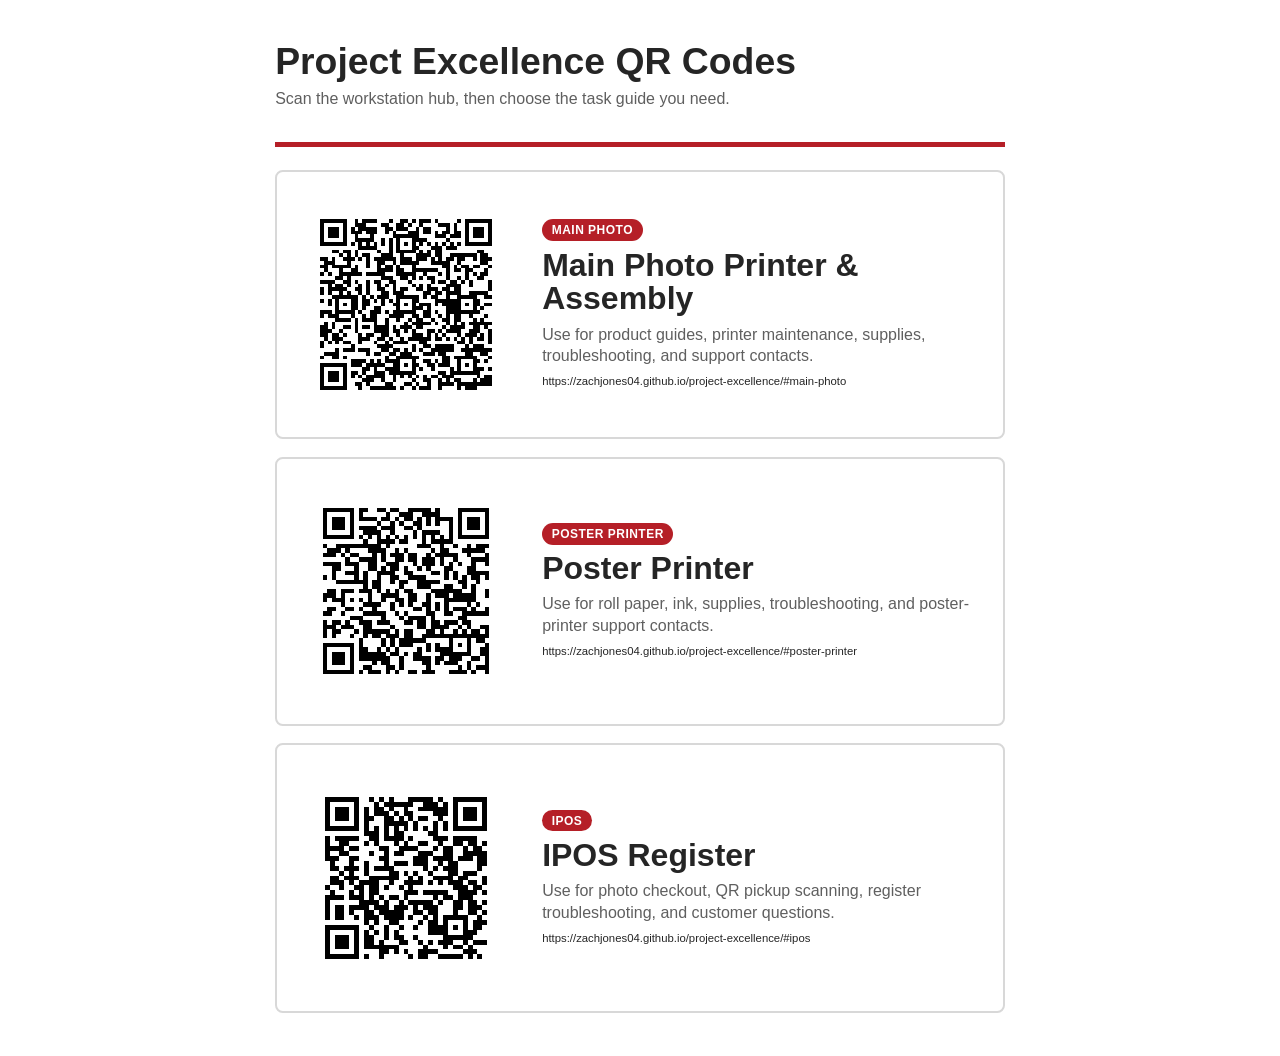
==== qr-codes/QR_Print_Sheet.html @ d6b1c09b "Add printable hub QR sheet" ====
<!doctype html>
<html lang="en">
<head>
  <meta charset="utf-8">
  <meta name="viewport" content="width=device-width, initial-scale=1">
  <title>Project Excellence Hub QR Codes</title>
  <style>
    :root {
      --red: #b51f27;
      --ink: #252525;
      --muted: #5f5f5f;
      --line: #d8d8d8;
    }

    * {
      box-sizing: border-box;
    }

    body {
      margin: 0;
      background: #fff;
      color: var(--ink);
      font-family: Arial, Helvetica, sans-serif;
    }

    .page {
      width: 8.5in;
      min-height: 11in;
      margin: 0 auto;
      padding: 0.45in;
      display: grid;
      gap: 0.24in;
    }

    header {
      border-bottom: 5px solid var(--red);
      padding-bottom: 0.16in;
    }

    h1 {
      margin: 0;
      font-size: 28pt;
      line-height: 1;
    }

    .subtitle {
      margin: 0.08in 0 0;
      color: var(--muted);
      font-size: 12pt;
    }

    .cards {
      display: grid;
      grid-template-columns: 1fr;
      gap: 0.18in;
    }

    .qr-card {
      min-height: 2.75in;
      display: grid;
      grid-template-columns: 2.32in 1fr;
      gap: 0.26in;
      align-items: center;
      border: 2px solid var(--line);
      border-radius: 0.08in;
      padding: 0.18in;
      break-inside: avoid;
    }

    .qr-card img {
      width: 2.1in;
      height: 2.1in;
      image-rendering: pixelated;
      justify-self: center;
    }

    .label {
      display: grid;
      gap: 0.08in;
    }

    .tag {
      width: fit-content;
      padding: 0.04in 0.1in;
      border-radius: 999px;
      background: var(--red);
      color: #fff;
      font-size: 9pt;
      font-weight: 700;
      letter-spacing: 0.04em;
      text-transform: uppercase;
    }

    h2 {
      margin: 0;
      font-size: 24pt;
      line-height: 1.05;
    }

    p {
      margin: 0;
      color: var(--muted);
      font-size: 12pt;
      line-height: 1.35;
    }

    .url {
      color: var(--ink);
      font-size: 8.5pt;
      overflow-wrap: anywhere;
    }

    @media print {
      @page {
        size: letter;
        margin: 0;
      }

      .page {
        margin: 0;
      }
    }
  </style>
</head>
<body>
  <main class="page">
    <header>
      <h1>Project Excellence QR Codes</h1>
      <p class="subtitle">Scan the workstation hub, then choose the task guide you need.</p>
    </header>

    <section class="cards" aria-label="Project Excellence hub QR codes">
      <article class="qr-card">
        <img src="Main_Photo_Printer_QR.png" alt="QR code for Main Photo Printer hub">
        <div class="label">
          <span class="tag">Main Photo</span>
          <h2>Main Photo Printer & Assembly</h2>
          <p>Use for product guides, printer maintenance, supplies, troubleshooting, and support contacts.</p>
          <p class="url">https://zachjones04.github.io/project-excellence/#main-photo</p>
        </div>
      </article>

      <article class="qr-card">
        <img src="Poster_Printer_QR.png" alt="QR code for Poster Printer hub">
        <div class="label">
          <span class="tag">Poster Printer</span>
          <h2>Poster Printer</h2>
          <p>Use for roll paper, ink, supplies, troubleshooting, and poster-printer support contacts.</p>
          <p class="url">https://zachjones04.github.io/project-excellence/#poster-printer</p>
        </div>
      </article>

      <article class="qr-card">
        <img src="IPOS_Register_QR.png" alt="QR code for IPOS Register hub">
        <div class="label">
          <span class="tag">IPOS</span>
          <h2>IPOS Register</h2>
          <p>Use for photo checkout, QR pickup scanning, register troubleshooting, and customer questions.</p>
          <p class="url">https://zachjones04.github.io/project-excellence/#ipos</p>
        </div>
      </article>
    </section>
  </main>
</body>
</html>
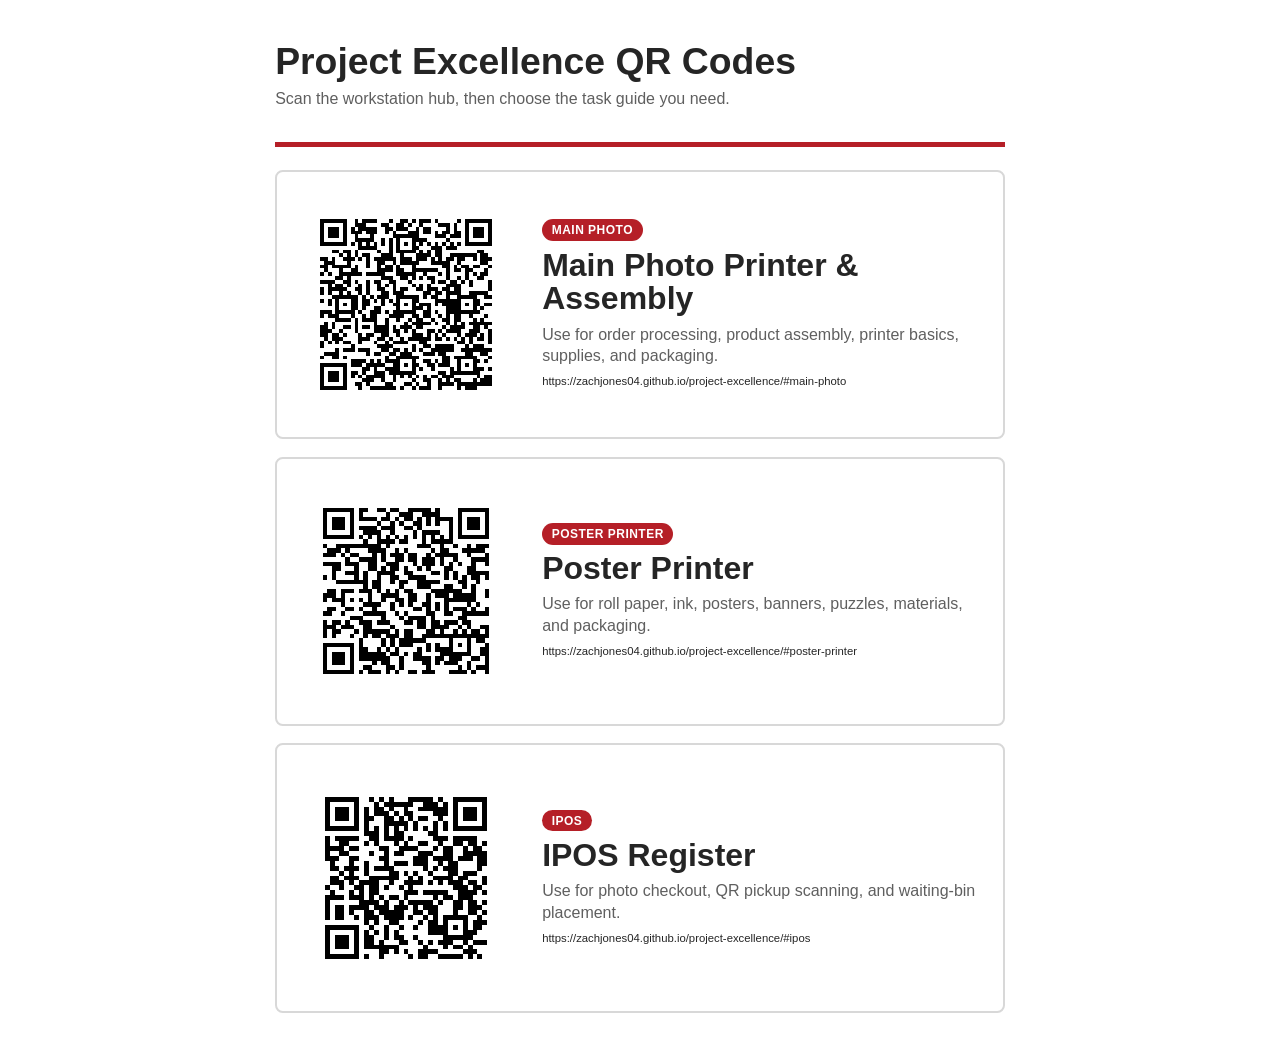
==== commit 55bff4ca: "Make basic photo guides operational" ====
--- a/qr-codes/QR_Print_Sheet.html
+++ b/qr-codes/QR_Print_Sheet.html
@@ -135,7 +135,7 @@
         <div class="label">
           <span class="tag">Main Photo</span>
           <h2>Main Photo Printer & Assembly</h2>
-          <p>Use for product guides, printer maintenance, supplies, troubleshooting, and support contacts.</p>
+          <p>Use for order processing, product assembly, printer basics, supplies, and packaging.</p>
           <p class="url">https://zachjones04.github.io/project-excellence/#main-photo</p>
         </div>
       </article>
@@ -145,7 +145,7 @@
         <div class="label">
           <span class="tag">Poster Printer</span>
           <h2>Poster Printer</h2>
-          <p>Use for roll paper, ink, supplies, troubleshooting, and poster-printer support contacts.</p>
+          <p>Use for roll paper, ink, posters, banners, puzzles, materials, and packaging.</p>
           <p class="url">https://zachjones04.github.io/project-excellence/#poster-printer</p>
         </div>
       </article>
@@ -155,7 +155,7 @@
         <div class="label">
           <span class="tag">IPOS</span>
           <h2>IPOS Register</h2>
-          <p>Use for photo checkout, QR pickup scanning, register troubleshooting, and customer questions.</p>
+          <p>Use for photo checkout, QR pickup scanning, and waiting-bin placement.</p>
           <p class="url">https://zachjones04.github.io/project-excellence/#ipos</p>
         </div>
       </article>
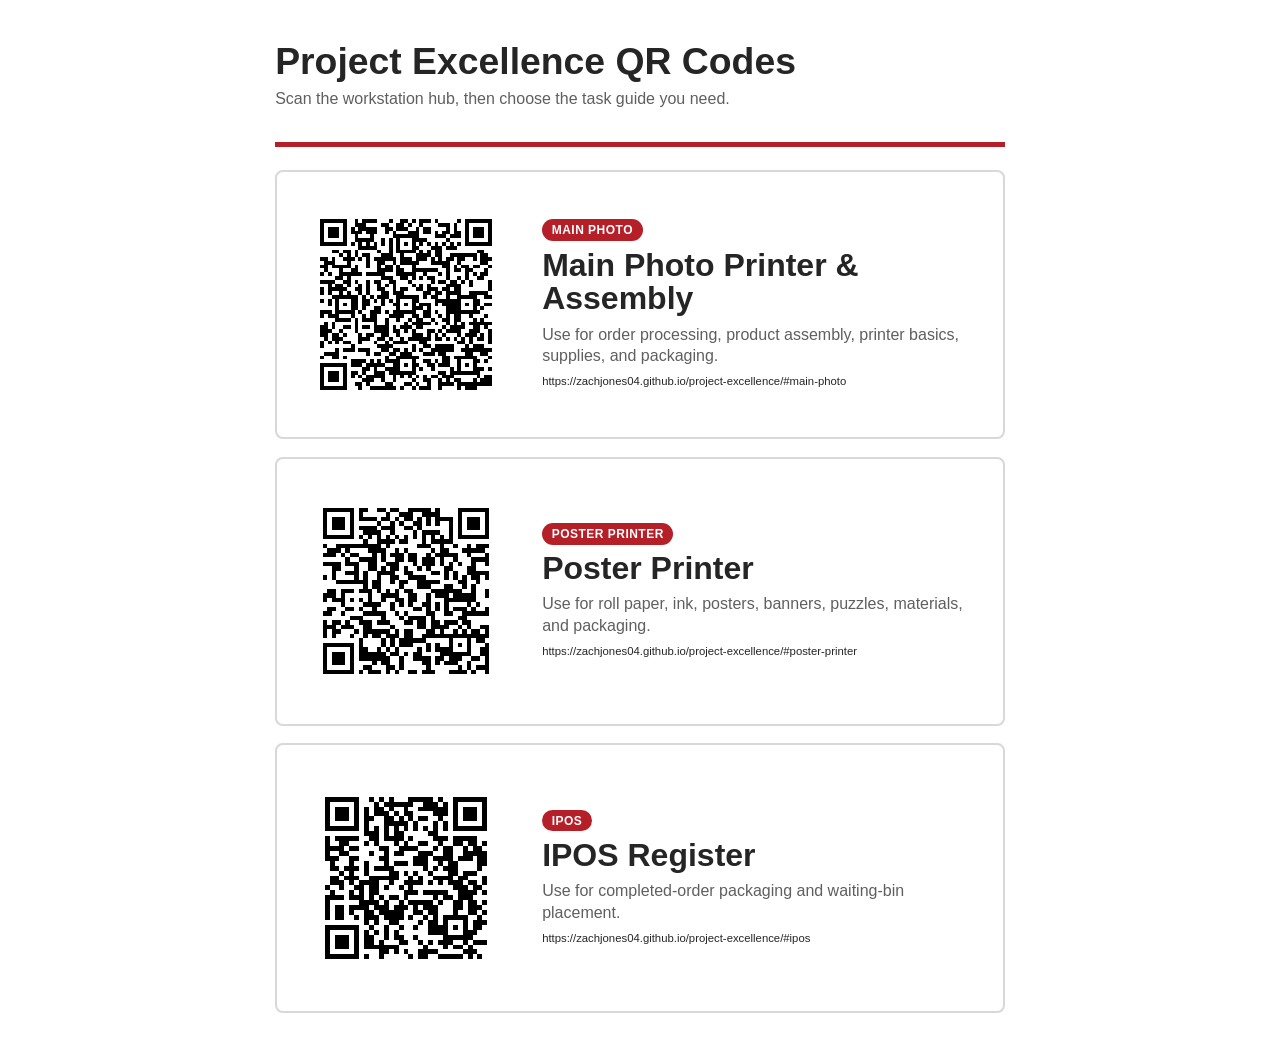
==== commit 5b8c2a54: "Make operational guides new-hire ready" ====
--- a/qr-codes/QR_Print_Sheet.html
+++ b/qr-codes/QR_Print_Sheet.html
@@ -155,7 +155,7 @@
         <div class="label">
           <span class="tag">IPOS</span>
           <h2>IPOS Register</h2>
-          <p>Use for photo checkout, QR pickup scanning, and waiting-bin placement.</p>
+          <p>Use for completed-order packaging and waiting-bin placement.</p>
           <p class="url">https://zachjones04.github.io/project-excellence/#ipos</p>
         </div>
       </article>
